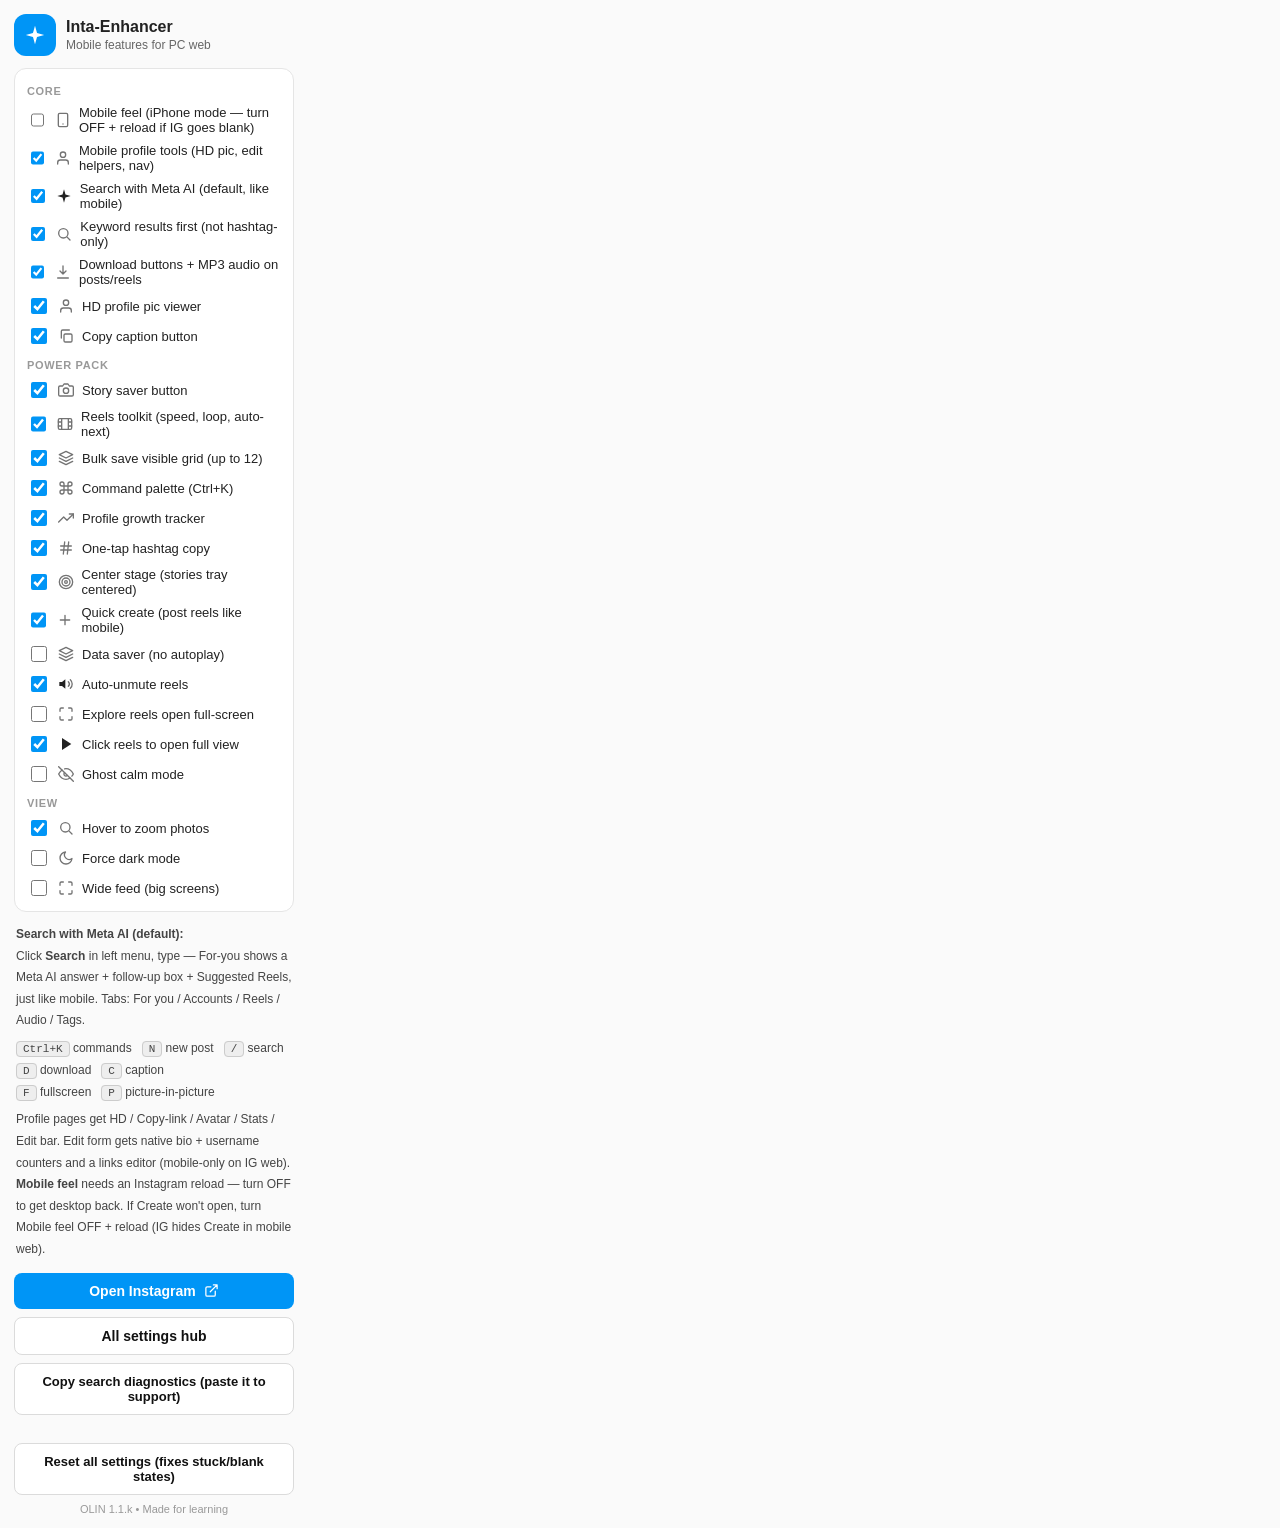
==== popup.html @ bdc487f4 "Popular fetch mimics tab navigation (document headers, no XHR flag) (1.1.9/OLIN 1.1.k)" ====
<!DOCTYPE html>
<html>
<head>
  <meta charset="utf-8">
  <link rel="stylesheet" href="popup.css">
</head>
<body>
  <svg width="0" height="0" style="position:absolute" aria-hidden="true">
    <defs>
      <symbol id="p-phone" viewBox="0 0 24 24"><rect x="5" y="2" width="14" height="20" rx="2"/><path d="M12 18h.01"/></symbol>
      <symbol id="p-user" viewBox="0 0 24 24"><path d="M20 21v-2a4 4 0 0 0-4-4H8a4 4 0 0 0-4 4v2"/><circle cx="12" cy="7" r="4"/></symbol>
      <symbol id="p-spark" viewBox="0 0 24 24"><path d="M12 2l2.2 7.8L22 12l-7.8 2.2L12 22l-2.2-7.8L2 12l7.8-2.2z" fill="currentColor" stroke="none"/></symbol>
      <symbol id="p-download" viewBox="0 0 24 24"><path d="M12 3v12m0 0L7.5 10.5M12 15l4.5-4.5M4 21h16"/></symbol>
      <symbol id="p-copy" viewBox="0 0 24 24"><rect x="9" y="9" width="12" height="12" rx="2"/><path d="M5 15V5a2 2 0 0 1 2-2h10"/></symbol>
      <symbol id="p-camera" viewBox="0 0 24 24"><path d="M23 19a2 2 0 0 1-2 2H3a2 2 0 0 1-2-2V8a2 2 0 0 1 2-2h4l2-3h6l2 3h4a2 2 0 0 1 2 2z"/><circle cx="12" cy="13" r="4"/></symbol>
      <symbol id="p-film" viewBox="0 0 24 24"><rect x="2" y="4" width="20" height="16" rx="2"/><path d="M7 4v16M17 4v16M2 9h5M2 15h5M17 9h5M17 15h5"/></symbol>
      <symbol id="p-layers" viewBox="0 0 24 24"><polygon points="12 2 2 7 12 12 22 7 12 2"/><polyline points="2 17 12 22 22 17"/><polyline points="2 12 12 17 22 12"/></symbol>
      <symbol id="p-command" viewBox="0 0 24 24"><path d="M18 3a3 3 0 0 0-3 3v12a3 3 0 0 0 3 3 3 3 0 0 0 3-3 3 3 0 0 0-3-3H6a3 3 0 0 0-3 3 3 3 0 0 0 3 3 3 3 0 0 0 3-3V6a3 3 0 0 0-3-3 3 3 0 0 0-3 3 3 3 0 0 0 3 3h12a3 3 0 0 0 3-3 3 3 0 0 0-3-3z"/></symbol>
      <symbol id="p-trend" viewBox="0 0 24 24"><polyline points="23 6 13.5 15.5 8.5 10.5 1 18"/><polyline points="17 6 23 6 23 12"/></symbol>
      <symbol id="p-hash" viewBox="0 0 24 24"><path d="M4 9h16M4 15h16M10 3L8 21M16 3l-2 18"/></symbol>
      <symbol id="p-target" viewBox="0 0 24 24"><circle cx="12" cy="12" r="10"/><circle cx="12" cy="12" r="6"/><circle cx="12" cy="12" r="2"/></symbol>
      <symbol id="p-plus" viewBox="0 0 24 24"><path d="M12 5v14M5 12h14"/></symbol>
      <symbol id="p-eyeoff" viewBox="0 0 24 24"><path d="M17.94 17.94A10.07 10.07 0 0 1 12 20c-7 0-11-8-11-8a18.45 18.45 0 0 1 5.06-5.94M9.9 4.24A9.12 9.12 0 0 1 12 4c7 0 11 8 11 8a18.5 18.5 0 0 1-2.16 3.19m-6.72-1.07a3 3 0 1 1-4.24-4.24"/><path d="M1 1l22 22"/></symbol>
      <symbol id="p-search" viewBox="0 0 24 24"><circle cx="11" cy="11" r="7"/><path d="M21 21l-4.3-4.3"/></symbol>
      <symbol id="p-moon" viewBox="0 0 24 24"><path d="M21 12.8A9 9 0 1 1 11.2 3a7 7 0 0 0 9.8 9.8z"/></symbol>
      <symbol id="p-expand" viewBox="0 0 24 24"><path d="M8 3H5a2 2 0 0 0-2 2v3m18 0V5a2 2 0 0 0-2-2h-3m0 18h3a2 2 0 0 0 2-2v-3M3 16v3a2 2 0 0 0 2 2h3"/></symbol>
      <symbol id="p-play" viewBox="0 0 24 24"><polygon points="6 3 20 12 6 21 6 3" fill="currentColor" stroke="none"/></symbol>
      <symbol id="p-volume" viewBox="0 0 24 24"><polygon points="11 5 6 9 2 9 2 15 6 15 11 19 11 5" fill="currentColor" stroke="none"/><path d="M15.5 8.5a5 5 0 0 1 0 7M18.5 5.5a9 9 0 0 1 0 13"/></symbol>
      <symbol id="p-external" viewBox="0 0 24 24"><path d="M18 13v6a2 2 0 0 1-2 2H5a2 2 0 0 1-2-2V8a2 2 0 0 1 2-2h6"/><path d="M15 3h6v6M10 14L21 3"/></symbol>
    </defs>
  </svg>
  <div class="header">
    <div class="logo"><svg><use href="#p-spark"/></svg></div>
    <div>
      <h1>Inta-Enhancer</h1>
      <p>Mobile features for PC web</p>
    </div>
  </div>

  <div class="list">
    <div class="grp">Core</div>
    <label><input type="checkbox" id="mobileMode"><svg class="pic"><use href="#p-phone"/></svg><span>Mobile feel (iPhone mode — turn OFF + reload if IG goes blank)</span></label>
    <label><input type="checkbox" id="profileTools"><svg class="pic"><use href="#p-user"/></svg><span>Mobile profile tools (HD pic, edit helpers, nav)</span></label>
    <label><input type="checkbox" id="enhancedSearch"><svg class="pic"><use href="#p-spark"/></svg><span>Search with Meta AI (default, like mobile)</span></label>
    <label><input type="checkbox" id="keywordSearch"><svg class="pic"><use href="#p-search"/></svg><span>Keyword results first (not hashtag-only)</span></label>
    <label><input type="checkbox" id="downloadBtn"><svg class="pic"><use href="#p-download"/></svg><span>Download buttons + MP3 audio on posts/reels</span></label>
    <label><input type="checkbox" id="hdPfp"><svg class="pic"><use href="#p-user"/></svg><span>HD profile pic viewer</span></label>
    <label><input type="checkbox" id="copyCaption"><svg class="pic"><use href="#p-copy"/></svg><span>Copy caption button</span></label>
    <div class="grp">Power pack</div>
    <label><input type="checkbox" id="storySaver"><svg class="pic"><use href="#p-camera"/></svg><span>Story saver button</span></label>
    <label><input type="checkbox" id="reelsToolkit"><svg class="pic"><use href="#p-film"/></svg><span>Reels toolkit (speed, loop, auto-next)</span></label>
    <label><input type="checkbox" id="bulkSaver"><svg class="pic"><use href="#p-layers"/></svg><span>Bulk save visible grid (up to 12)</span></label>
    <label><input type="checkbox" id="cmdPalette"><svg class="pic"><use href="#p-command"/></svg><span>Command palette (Ctrl+K)</span></label>
    <label><input type="checkbox" id="statsHistory"><svg class="pic"><use href="#p-trend"/></svg><span>Profile growth tracker</span></label>
    <label><input type="checkbox" id="hashtagTools"><svg class="pic"><use href="#p-hash"/></svg><span>One-tap hashtag copy</span></label>
    <label><input type="checkbox" id="centerStage"><svg class="pic"><use href="#p-target"/></svg><span>Center stage (stories tray centered)</span></label>
    <label><input type="checkbox" id="quickCreate"><svg class="pic"><use href="#p-plus"/></svg><span>Quick create (post reels like mobile)</span></label>
    <label><input type="checkbox" id="dataSaver"><svg class="pic"><use href="#p-layers"/></svg><span>Data saver (no autoplay)</span></label>
    <label><input type="checkbox" id="autoUnmute"><svg class="pic"><use href="#p-volume"/></svg><span>Auto-unmute reels</span></label>
    <label><input type="checkbox" id="reelRedirect"><svg class="pic"><use href="#p-expand"/></svg><span>Explore reels open full-screen</span></label>
    <label><input type="checkbox" id="clickOpensReel"><svg class="pic"><use href="#p-play"/></svg><span>Click reels to open full view</span></label>
    <label><input type="checkbox" id="ghostMode"><svg class="pic"><use href="#p-eyeoff"/></svg><span>Ghost calm mode</span></label>
    <div class="grp">View</div>
    <label><input type="checkbox" id="zoomHover"><svg class="pic"><use href="#p-search"/></svg><span>Hover to zoom photos</span></label>
    <label><input type="checkbox" id="darkMode"><svg class="pic"><use href="#p-moon"/></svg><span>Force dark mode</span></label>
    <label><input type="checkbox" id="wideFeed"><svg class="pic"><use href="#p-expand"/></svg><span>Wide feed (big screens)</span></label>
  </div>

  <div class="shortcuts">
    <b>Search with Meta AI (default):</b>
    <div>Click <b>Search</b> in left menu, type — For-you shows a Meta AI answer + follow-up box + Suggested Reels, just like mobile. Tabs: For you / Accounts / Reels / Audio / Tags.</div>
    <div style="margin-top:6px"><kbd>Ctrl+K</kbd> commands &nbsp; <kbd>N</kbd> new post &nbsp; <kbd>/</kbd> search &nbsp; <kbd>D</kbd> download &nbsp; <kbd>C</kbd> caption</div>
    <div><kbd>F</kbd> fullscreen &nbsp; <kbd>P</kbd> picture-in-picture</div>
    <div style="margin-top:6px">Profile pages get HD / Copy-link / Avatar / Stats / Edit bar. Edit form gets native bio + username counters and a links editor (mobile-only on IG web). <b>Mobile feel</b> needs an Instagram reload — turn OFF to get desktop back. If Create won't open, turn Mobile feel OFF + reload (IG hides Create in mobile web).</div>
  </div>

  <button id="openInsta">Open Instagram <svg class="pic"><use href="#p-external"/></svg></button>
  <button id="openSettings">All settings hub</button>
  <button id="copyDiag">Copy search diagnostics (paste it to support)</button>
  <div id="diagStatus" class="diag-status"></div>
  <button id="resetAll">Reset all settings (fixes stuck/blank states)</button>
  <div class="foot">OLIN 1.1.k • Made for learning</div>

  <script src="popup.js"></script>
</body>
</html>
---- popup.css ----
body {
  width: 280px;
  margin: 0;
  padding: 14px;
  font-family: -apple-system, Segoe UI, Roboto, sans-serif;
  background: #fafafa;
  color: #222;
}
.header { display: flex; gap: 10px; align-items: center; margin-bottom: 12px; }
.logo {
  width: 42px; height: 42px;
  display: flex; align-items: center; justify-content: center;
  border-radius: 12px; color: #fff;
  background: #0095F6;
}
.logo svg { width: 22px; height: 22px; fill: none; stroke: #fff; stroke-width: 2; stroke-linecap: round; stroke-linejoin: round; }
.list label svg.pic {
  width: 16px; height: 16px; flex: 0 0 auto;
  fill: none; stroke: #737373; stroke-width: 2; stroke-linecap: round; stroke-linejoin: round;
}
#openInsta { display: inline-flex; align-items: center; justify-content: center; gap: 8px; }
#openInsta svg.pic { width: 15px; height: 15px; fill: none; stroke: #fff; stroke-width: 2; stroke-linecap: round; stroke-linejoin: round; }
h1 { font-size: 16px; margin: 0; }
.header p { font-size: 12px; margin: 2px 0 0; color: #666; }
.list { display: flex; flex-direction: column; gap: 8px; background: #fff;
  border: 1px solid #e5e5e5; border-radius: 12px; padding: 12px; }
.list label { display: flex; gap: 8px; align-items: center; font-size: 13px; cursor: pointer; }
.list input { width: 16px; height: 16px; accent-color: #0095F6; }
.grp { font-size: 11px; font-weight: 800; text-transform: uppercase; letter-spacing: .06em; color: #999; margin-top: 4px; }
.shortcuts { font-size: 12px; color: #444; margin: 12px 2px; line-height: 1.8; }
kbd { background: #eee; border: 1px solid #ccc; border-radius: 4px; padding: 1px 6px; font-size: 11px; }
#openInsta {
  width: 100%; padding: 10px; border: none; border-radius: 8px;
  background: #0095F6;
  color: #fff; font-weight: 600; cursor: pointer; font-size: 14px;
}
#openInsta:hover { background: #0081D6; }
#openSettings {
  width: 100%; padding: 10px; border: 1px solid #dbdbdb; border-radius: 8px;
  background: #fff; color: #111;
  font-weight: 600; cursor: pointer; font-size: 14px; margin-top: 8px;
}
#openSettings:hover { background: #f0f0f0; }
#copyDiag, #resetAll {
  width: 100%; padding: 10px; border: 1px solid #dbdbdb; border-radius: 8px;
  background: #fff; color: #111;
  font-weight: 600; cursor: pointer; font-size: 13px; margin-top: 8px;
}
#copyDiag:hover, #resetAll:hover { background: #f0f0f0; }
.diag-status { font-size: 11px; color: #666; margin: 6px 2px 0; min-height: 14px; word-break: break-word; }
.foot { text-align: center; font-size: 11px; color: #999; margin-top: 8px; }
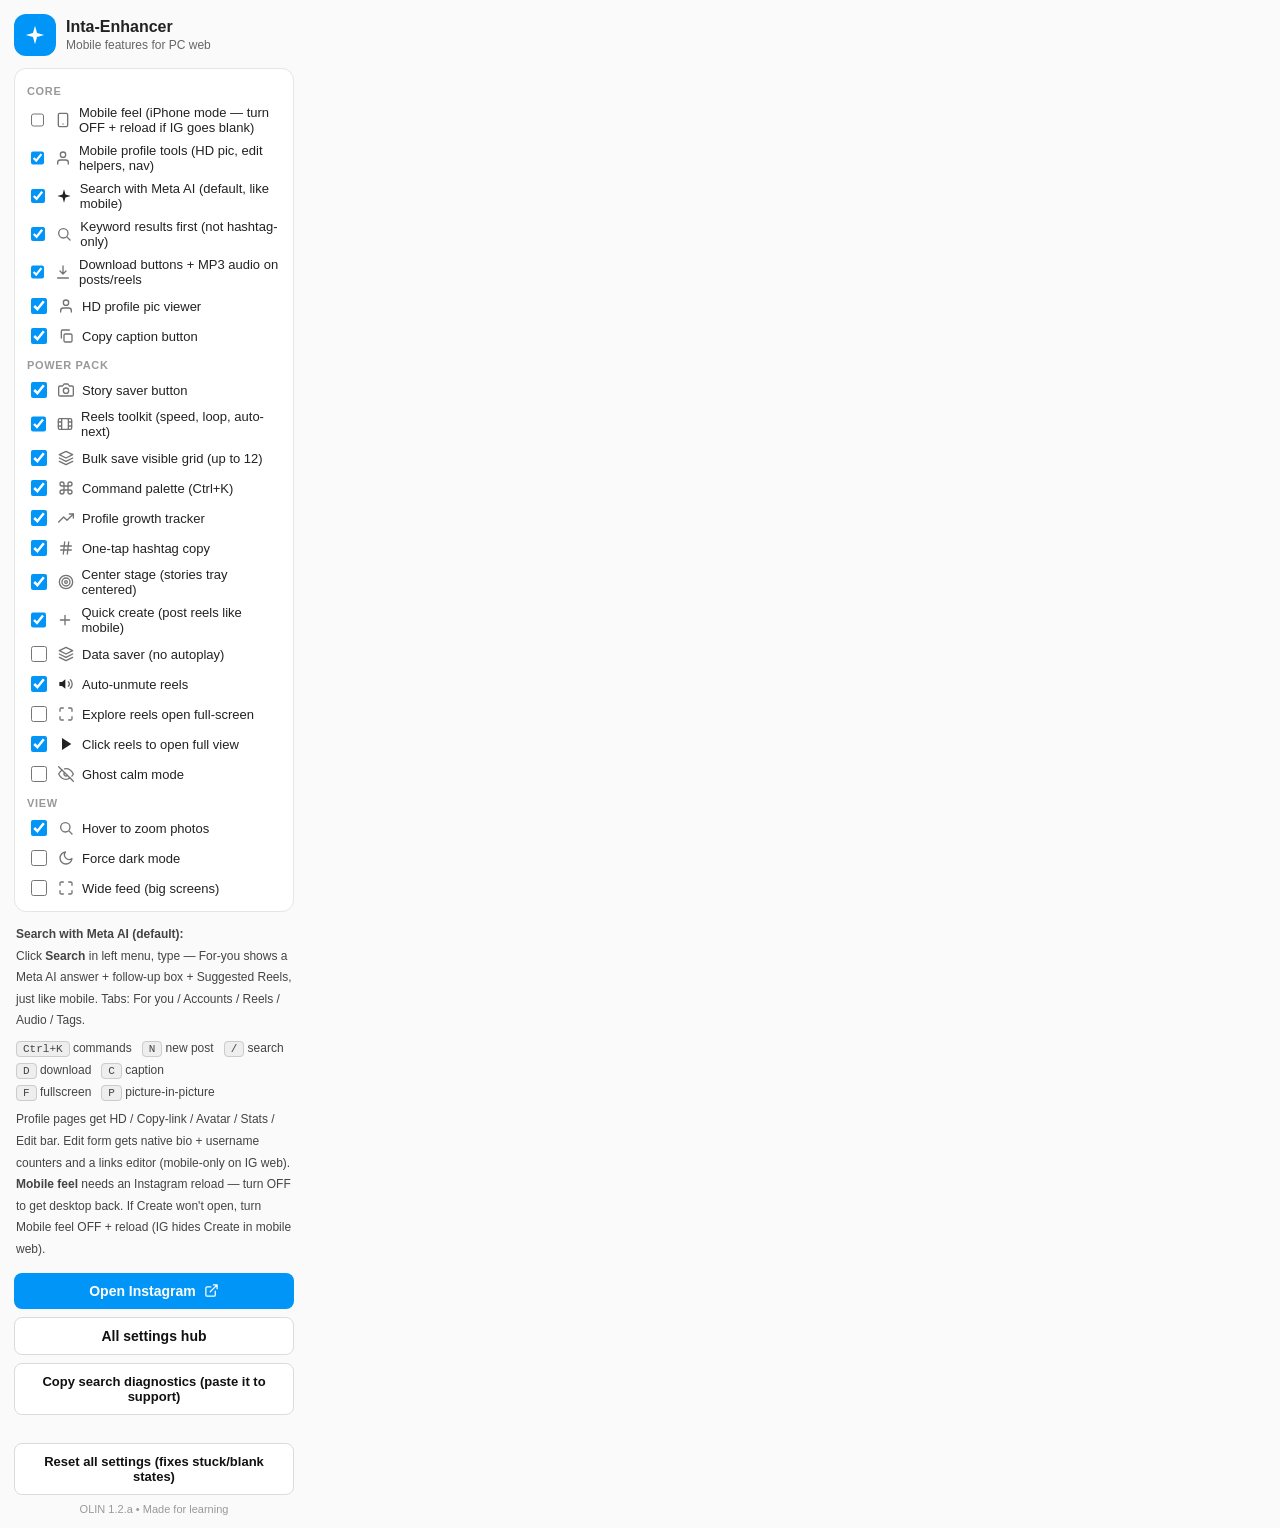
==== commit de679874: "Verified-slug engine: permutations, verify-before-link (1.2.0/OLIN 1.2.a)" ====
--- a/popup.html
+++ b/popup.html
@@ -79,7 +79,7 @@
   <button id="copyDiag">Copy search diagnostics (paste it to support)</button>
   <div id="diagStatus" class="diag-status"></div>
   <button id="resetAll">Reset all settings (fixes stuck/blank states)</button>
-  <div class="foot">OLIN 1.1.k • Made for learning</div>
+  <div class="foot">OLIN 1.2.a • Made for learning</div>
 
   <script src="popup.js"></script>
 </body>
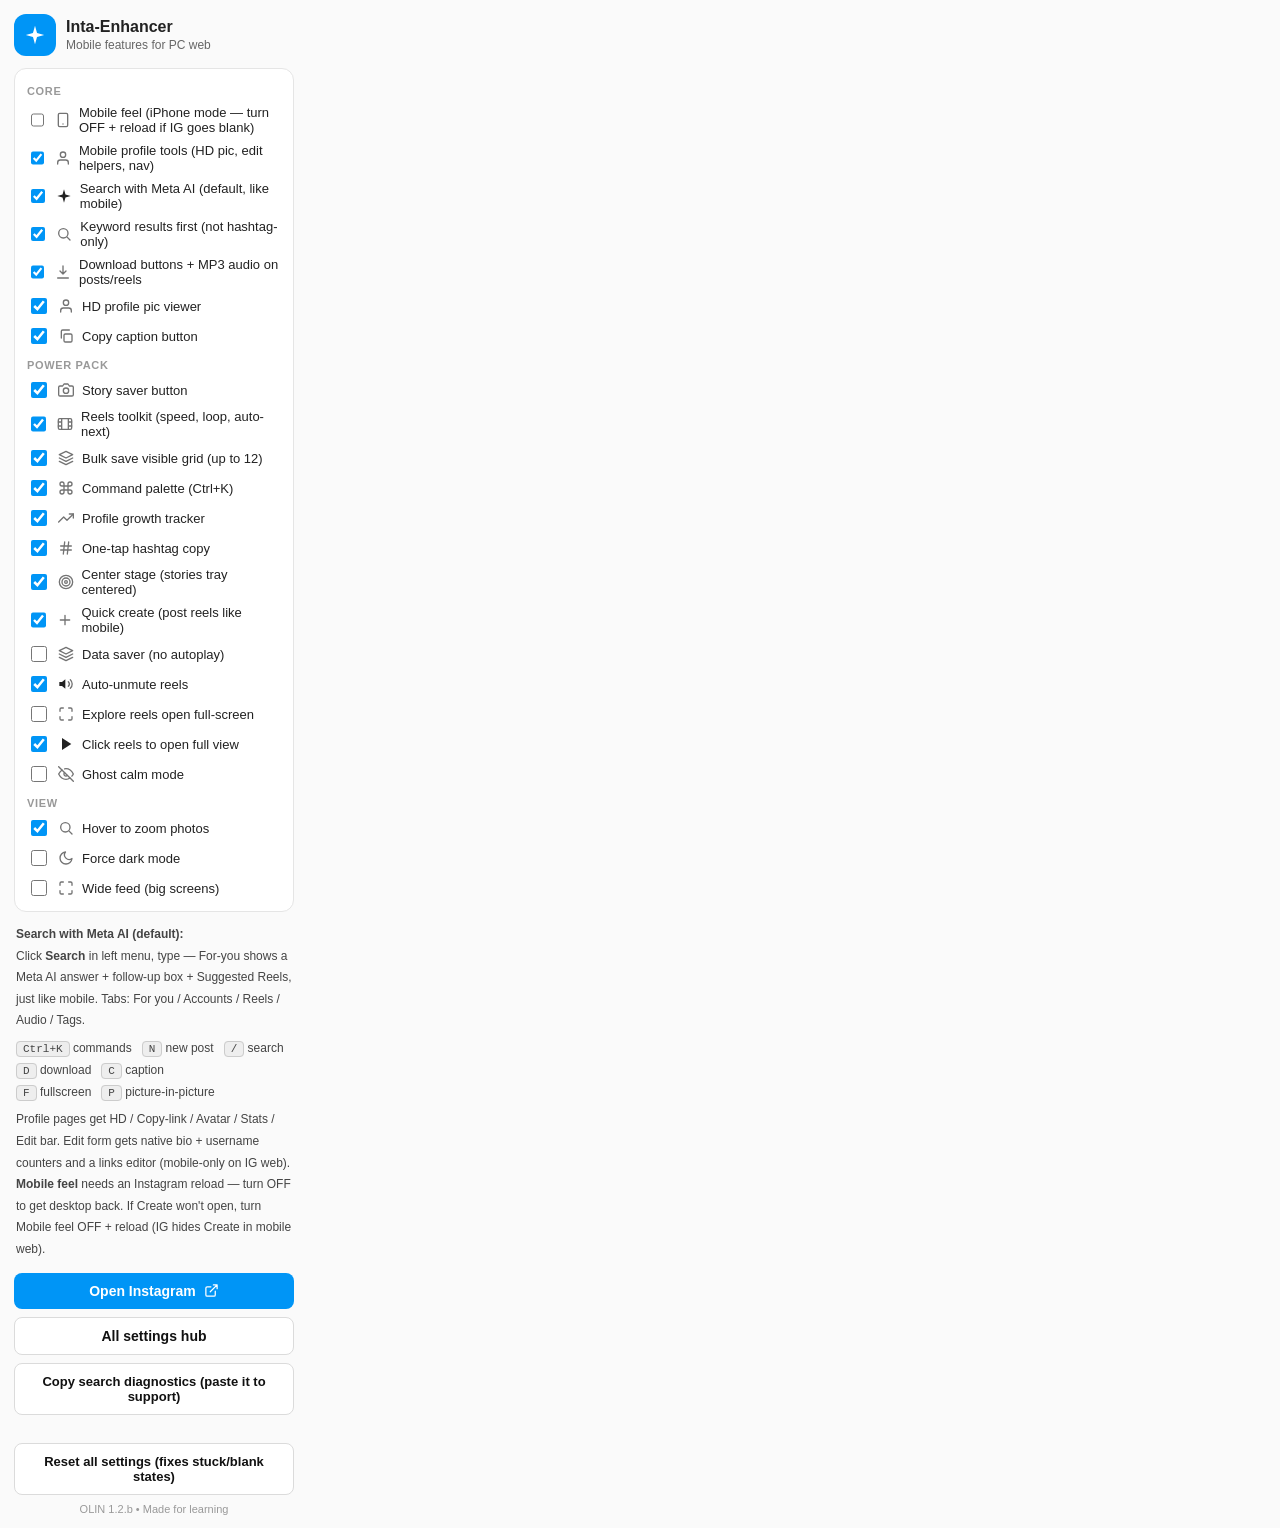
==== commit 0198ce18: "Fast MP3, one-menu posts, instant search (1.2.1/OLIN 1.2.b)" ====
--- a/popup.html
+++ b/popup.html
@@ -79,7 +79,7 @@
   <button id="copyDiag">Copy search diagnostics (paste it to support)</button>
   <div id="diagStatus" class="diag-status"></div>
   <button id="resetAll">Reset all settings (fixes stuck/blank states)</button>
-  <div class="foot">OLIN 1.2.a • Made for learning</div>
+  <div class="foot">OLIN 1.2.b • Made for learning</div>
 
   <script src="popup.js"></script>
 </body>
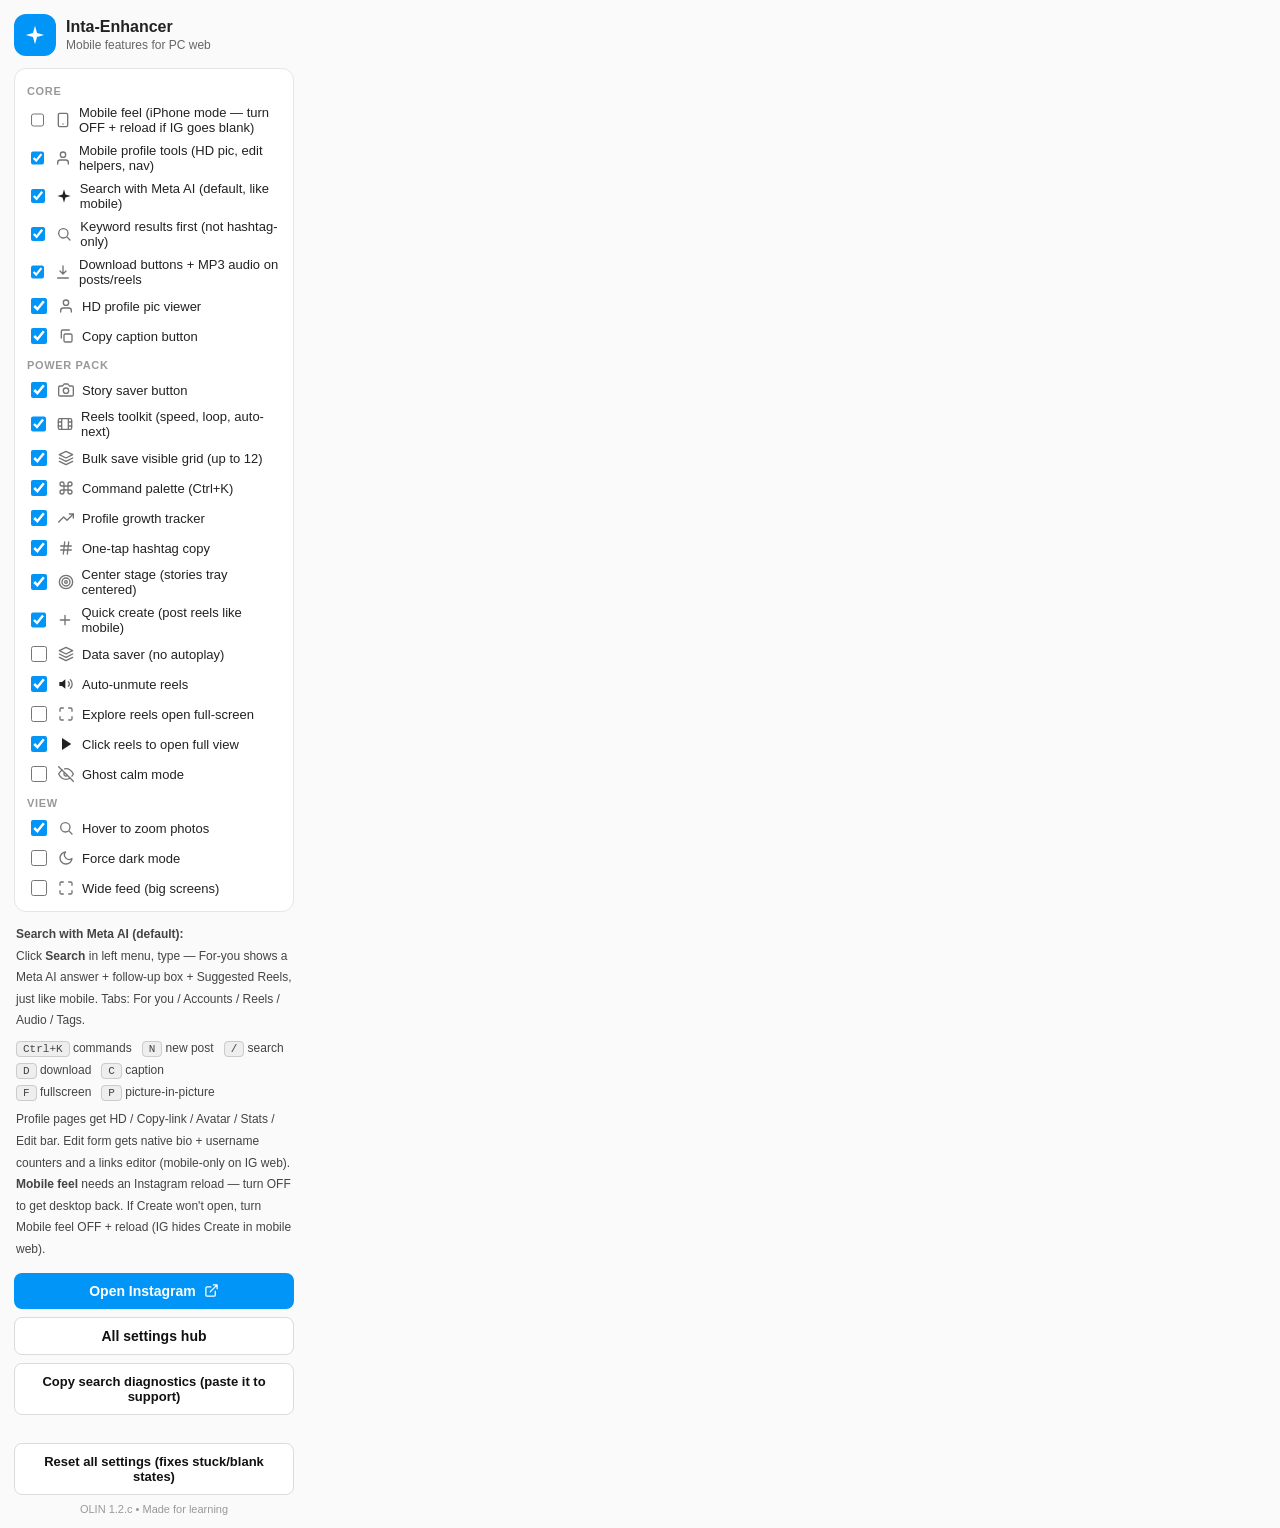
==== commit 9788c64f: "Harden downloads: isolated injectors, MP3 timeout+fallback (1.2.2/OLIN 1.2.c)" ====
--- a/popup.html
+++ b/popup.html
@@ -79,7 +79,7 @@
   <button id="copyDiag">Copy search diagnostics (paste it to support)</button>
   <div id="diagStatus" class="diag-status"></div>
   <button id="resetAll">Reset all settings (fixes stuck/blank states)</button>
-  <div class="foot">OLIN 1.2.b • Made for learning</div>
+  <div class="foot">OLIN 1.2.c • Made for learning</div>
 
   <script src="popup.js"></script>
 </body>
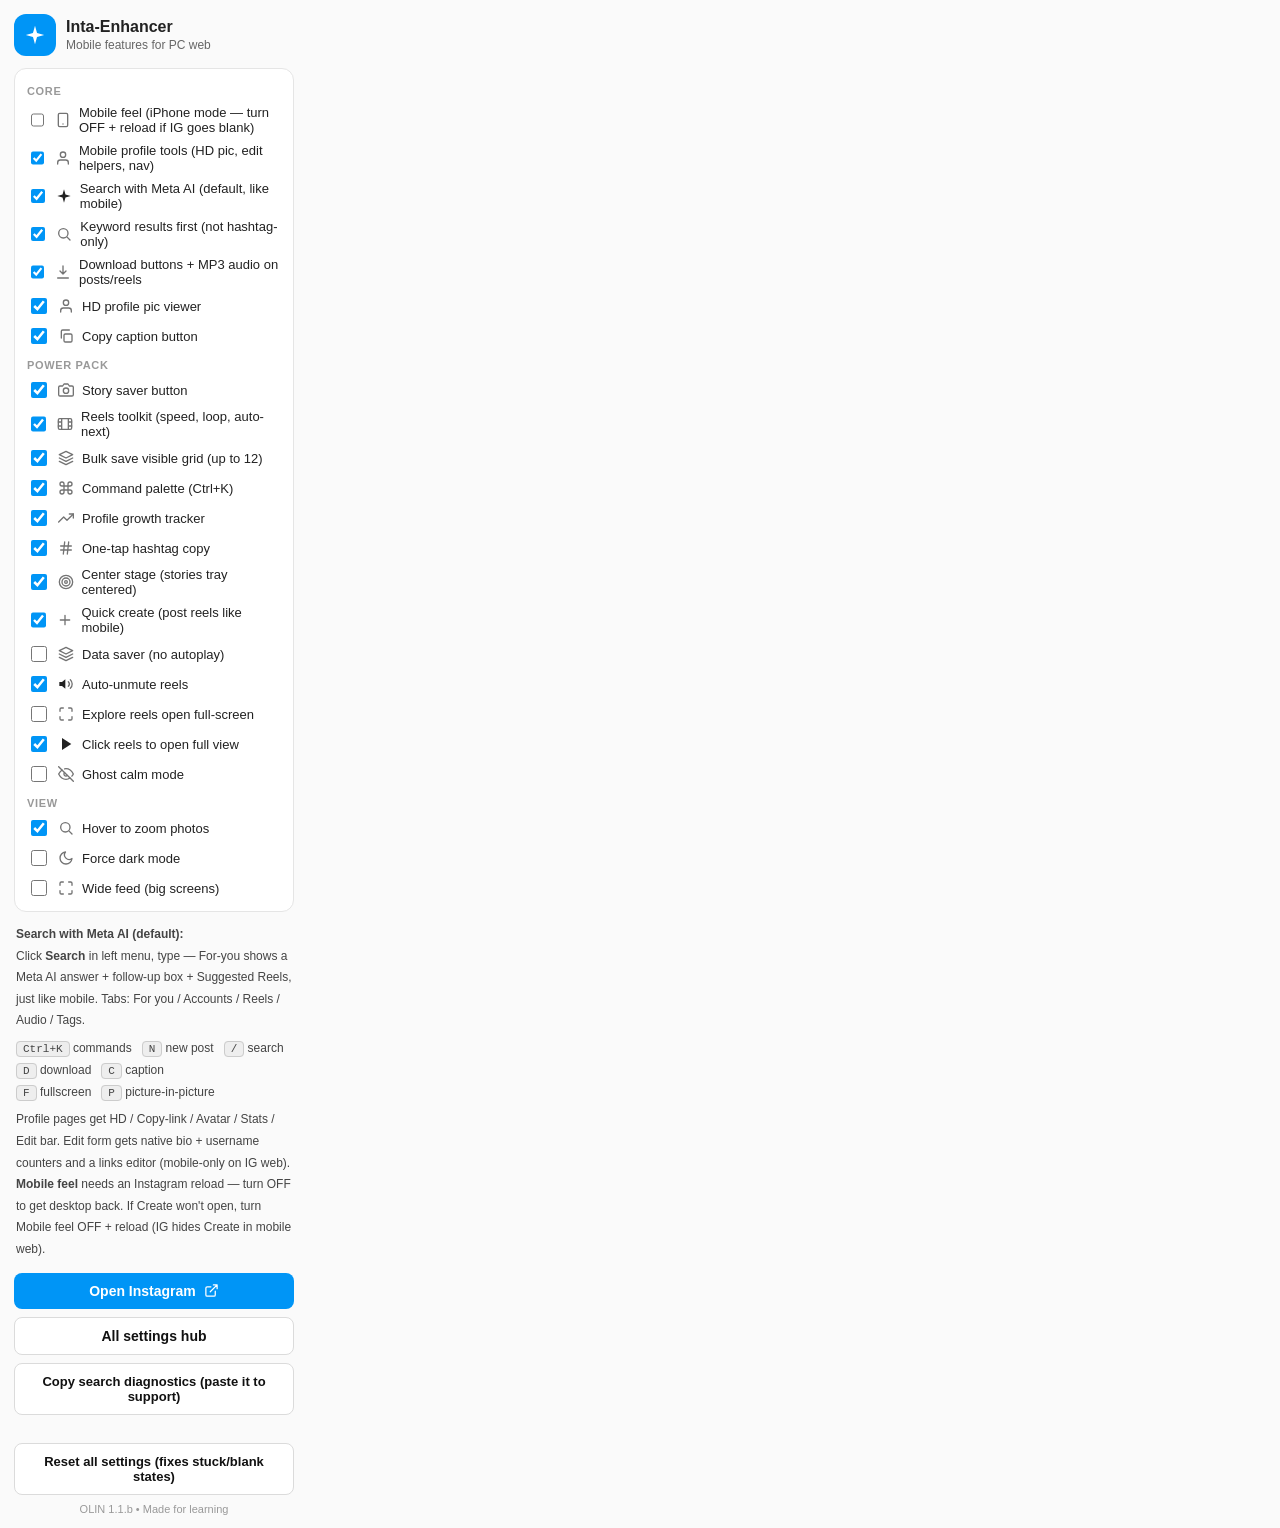
==== commit b4aa8bdd: "Mobile-view hardening + versions reset to 1.1.2 OLIN 1.1.b" ====
--- a/popup.html
+++ b/popup.html
@@ -79,7 +79,7 @@
   <button id="copyDiag">Copy search diagnostics (paste it to support)</button>
   <div id="diagStatus" class="diag-status"></div>
   <button id="resetAll">Reset all settings (fixes stuck/blank states)</button>
-  <div class="foot">OLIN 1.2.c • Made for learning</div>
+  <div class="foot">OLIN 1.1.b • Made for learning</div>
 
   <script src="popup.js"></script>
 </body>
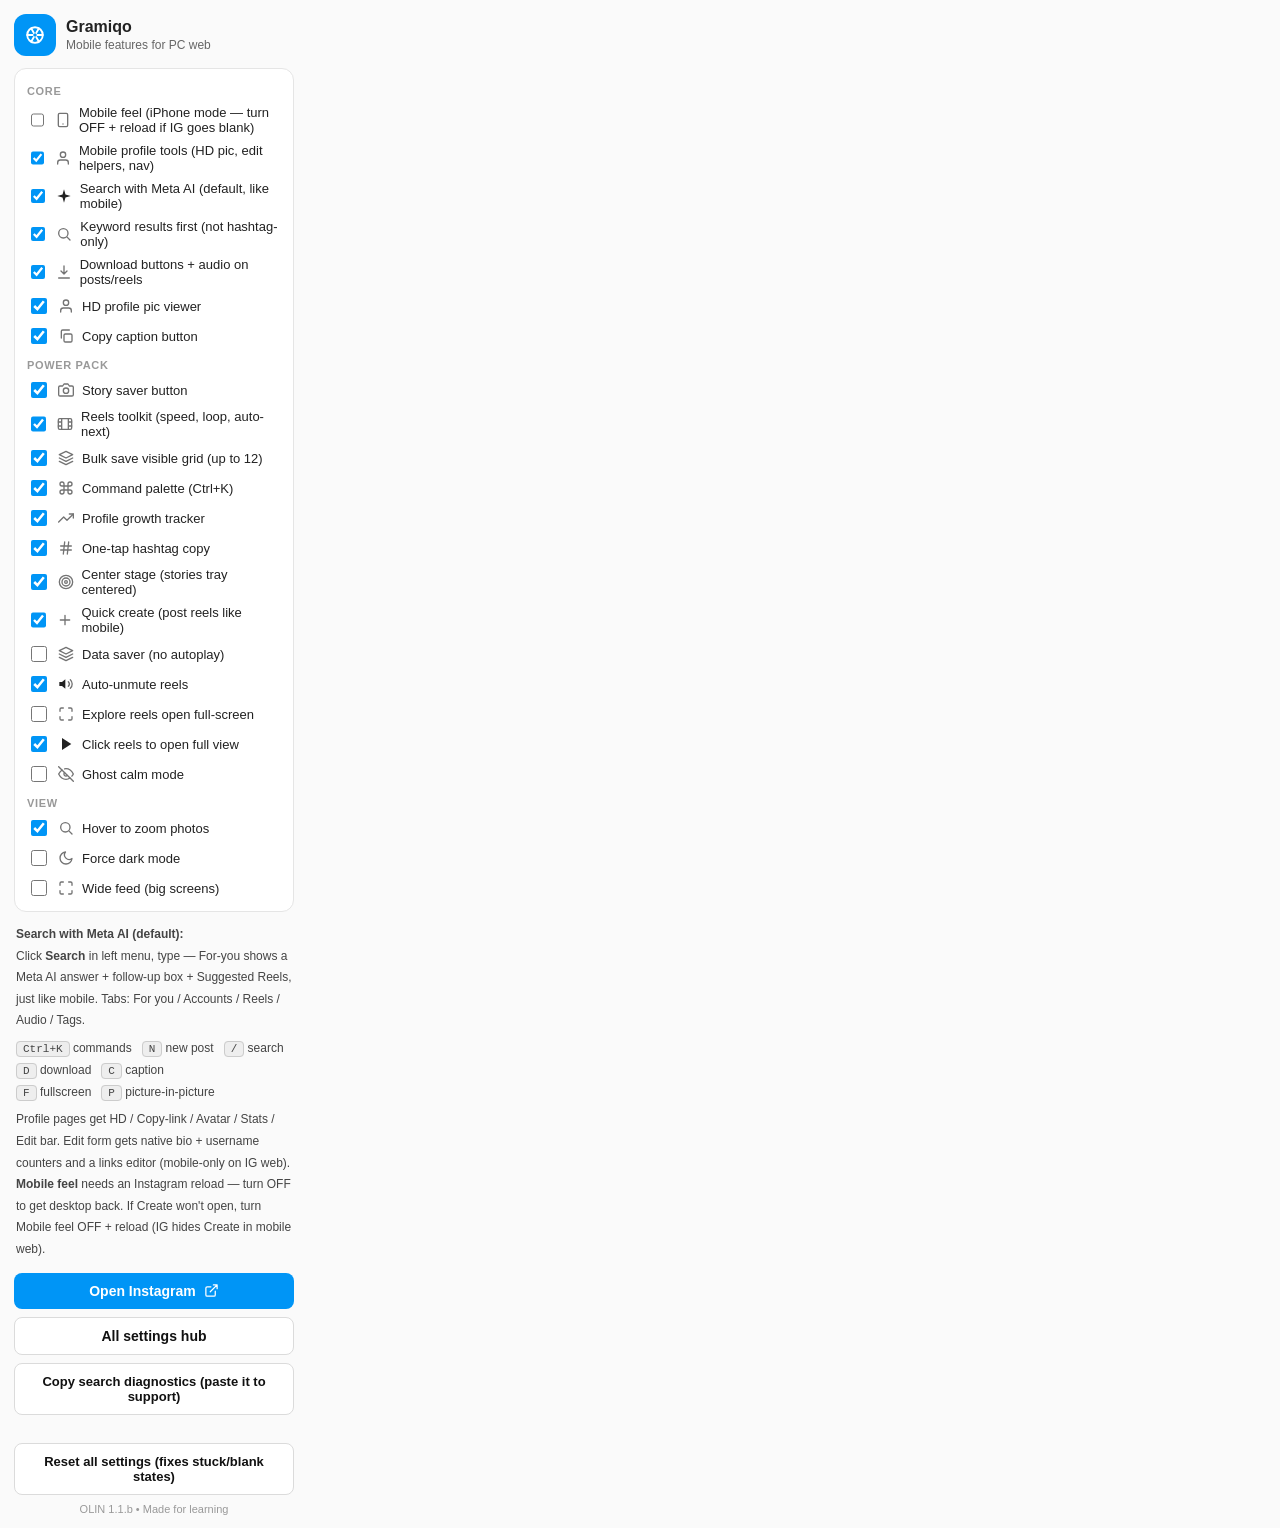
==== commit fa4bd474: "Gramiqo rebrand + instant on-device audio + aperture logo (1.1.2 / OLIN 1.1.b unchanged)" ====
--- a/popup.html
+++ b/popup.html
@@ -10,6 +10,7 @@
       <symbol id="p-phone" viewBox="0 0 24 24"><rect x="5" y="2" width="14" height="20" rx="2"/><path d="M12 18h.01"/></symbol>
       <symbol id="p-user" viewBox="0 0 24 24"><path d="M20 21v-2a4 4 0 0 0-4-4H8a4 4 0 0 0-4 4v2"/><circle cx="12" cy="7" r="4"/></symbol>
       <symbol id="p-spark" viewBox="0 0 24 24"><path d="M12 2l2.2 7.8L22 12l-7.8 2.2L12 22l-2.2-7.8L2 12l7.8-2.2z" fill="currentColor" stroke="none"/></symbol>
+      <symbol id="p-logo" viewBox="0 0 24 24"><circle cx="12" cy="12" r="8.5"/><path d="M14.5 12h6M13.3 14.2l3 5.2M10.8 14.2l-3 5.2M9.5 12h-6M10.8 9.8l-3-5.2M13.3 9.8l3-5.2"/></symbol>
       <symbol id="p-download" viewBox="0 0 24 24"><path d="M12 3v12m0 0L7.5 10.5M12 15l4.5-4.5M4 21h16"/></symbol>
       <symbol id="p-copy" viewBox="0 0 24 24"><rect x="9" y="9" width="12" height="12" rx="2"/><path d="M5 15V5a2 2 0 0 1 2-2h10"/></symbol>
       <symbol id="p-camera" viewBox="0 0 24 24"><path d="M23 19a2 2 0 0 1-2 2H3a2 2 0 0 1-2-2V8a2 2 0 0 1 2-2h4l2-3h6l2 3h4a2 2 0 0 1 2 2z"/><circle cx="12" cy="13" r="4"/></symbol>
@@ -30,9 +31,9 @@
     </defs>
   </svg>
   <div class="header">
-    <div class="logo"><svg><use href="#p-spark"/></svg></div>
+    <div class="logo"><svg><use href="#p-logo"/></svg></div>
     <div>
-      <h1>Inta-Enhancer</h1>
+      <h1>Gramiqo</h1>
       <p>Mobile features for PC web</p>
     </div>
   </div>
@@ -43,7 +44,7 @@
     <label><input type="checkbox" id="profileTools"><svg class="pic"><use href="#p-user"/></svg><span>Mobile profile tools (HD pic, edit helpers, nav)</span></label>
     <label><input type="checkbox" id="enhancedSearch"><svg class="pic"><use href="#p-spark"/></svg><span>Search with Meta AI (default, like mobile)</span></label>
     <label><input type="checkbox" id="keywordSearch"><svg class="pic"><use href="#p-search"/></svg><span>Keyword results first (not hashtag-only)</span></label>
-    <label><input type="checkbox" id="downloadBtn"><svg class="pic"><use href="#p-download"/></svg><span>Download buttons + MP3 audio on posts/reels</span></label>
+    <label><input type="checkbox" id="downloadBtn"><svg class="pic"><use href="#p-download"/></svg><span>Download buttons + audio on posts/reels</span></label>
     <label><input type="checkbox" id="hdPfp"><svg class="pic"><use href="#p-user"/></svg><span>HD profile pic viewer</span></label>
     <label><input type="checkbox" id="copyCaption"><svg class="pic"><use href="#p-copy"/></svg><span>Copy caption button</span></label>
     <div class="grp">Power pack</div>
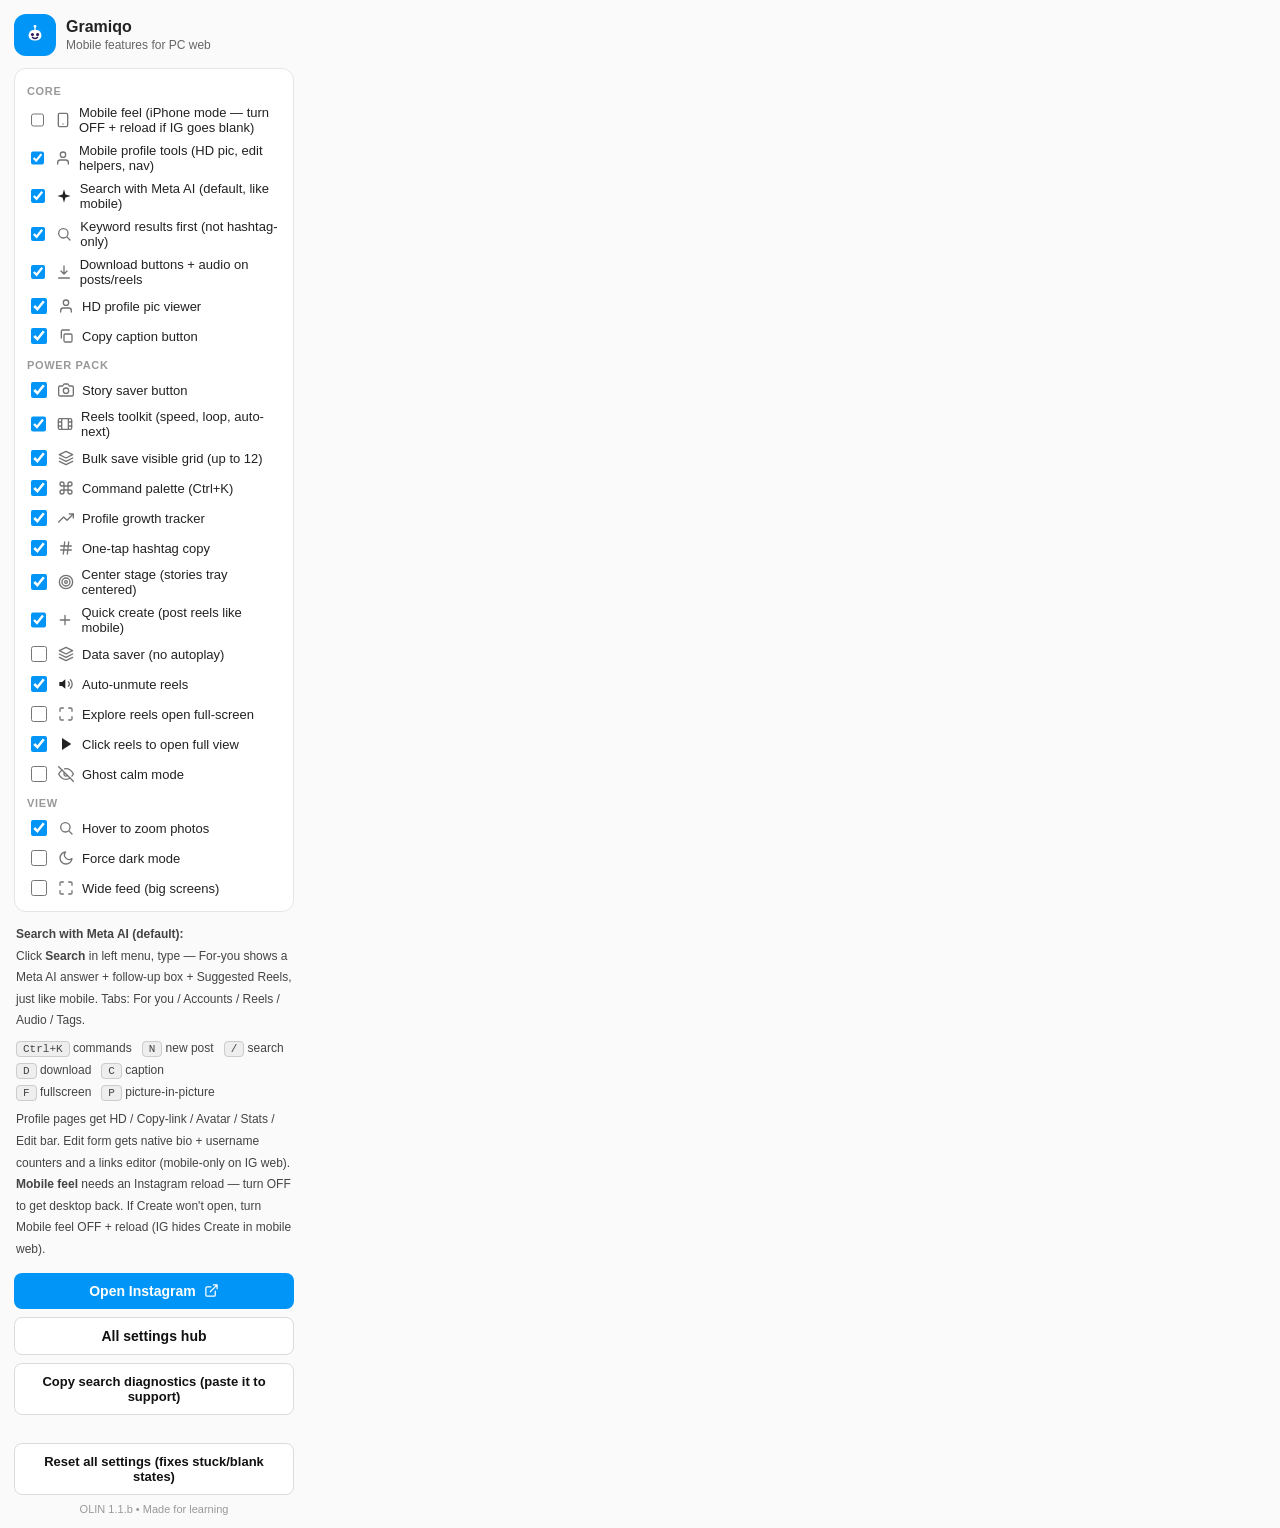
==== commit 11c0b716: "Mascot logo: friendly robot mark everywhere (no version change)" ====
--- a/popup.html
+++ b/popup.html
@@ -10,7 +10,7 @@
       <symbol id="p-phone" viewBox="0 0 24 24"><rect x="5" y="2" width="14" height="20" rx="2"/><path d="M12 18h.01"/></symbol>
       <symbol id="p-user" viewBox="0 0 24 24"><path d="M20 21v-2a4 4 0 0 0-4-4H8a4 4 0 0 0-4 4v2"/><circle cx="12" cy="7" r="4"/></symbol>
       <symbol id="p-spark" viewBox="0 0 24 24"><path d="M12 2l2.2 7.8L22 12l-7.8 2.2L12 22l-2.2-7.8L2 12l7.8-2.2z" fill="currentColor" stroke="none"/></symbol>
-      <symbol id="p-logo" viewBox="0 0 24 24"><circle cx="12" cy="12" r="8.5"/><path d="M14.5 12h6M13.3 14.2l3 5.2M10.8 14.2l-3 5.2M9.5 12h-6M10.8 9.8l-3-5.2M13.3 9.8l3-5.2"/></symbol>
+      <symbol id="p-logo" viewBox="0 0 24 24"><circle cx="12" cy="2.6" r="1.5" fill="#fff" stroke="none"/><rect x="11.3" y="3.4" width="1.4" height="3.6" rx="0.7" fill="#fff" stroke="none"/><rect x="5" y="6.5" width="14" height="11.5" rx="5.5" fill="#fff" stroke="none"/><circle cx="9.2" cy="11.5" r="1.7" fill="#2B1A5E" stroke="none"/><circle cx="14.8" cy="11.5" r="1.7" fill="#2B1A5E" stroke="none"/><path d="M9.3 14.6Q12 16.9 14.7 14.6" fill="none" stroke="#2B1A5E" stroke-width="1.7" stroke-linecap="round"/></symbol>
       <symbol id="p-download" viewBox="0 0 24 24"><path d="M12 3v12m0 0L7.5 10.5M12 15l4.5-4.5M4 21h16"/></symbol>
       <symbol id="p-copy" viewBox="0 0 24 24"><rect x="9" y="9" width="12" height="12" rx="2"/><path d="M5 15V5a2 2 0 0 1 2-2h10"/></symbol>
       <symbol id="p-camera" viewBox="0 0 24 24"><path d="M23 19a2 2 0 0 1-2 2H3a2 2 0 0 1-2-2V8a2 2 0 0 1 2-2h4l2-3h6l2 3h4a2 2 0 0 1 2 2z"/><circle cx="12" cy="13" r="4"/></symbol>
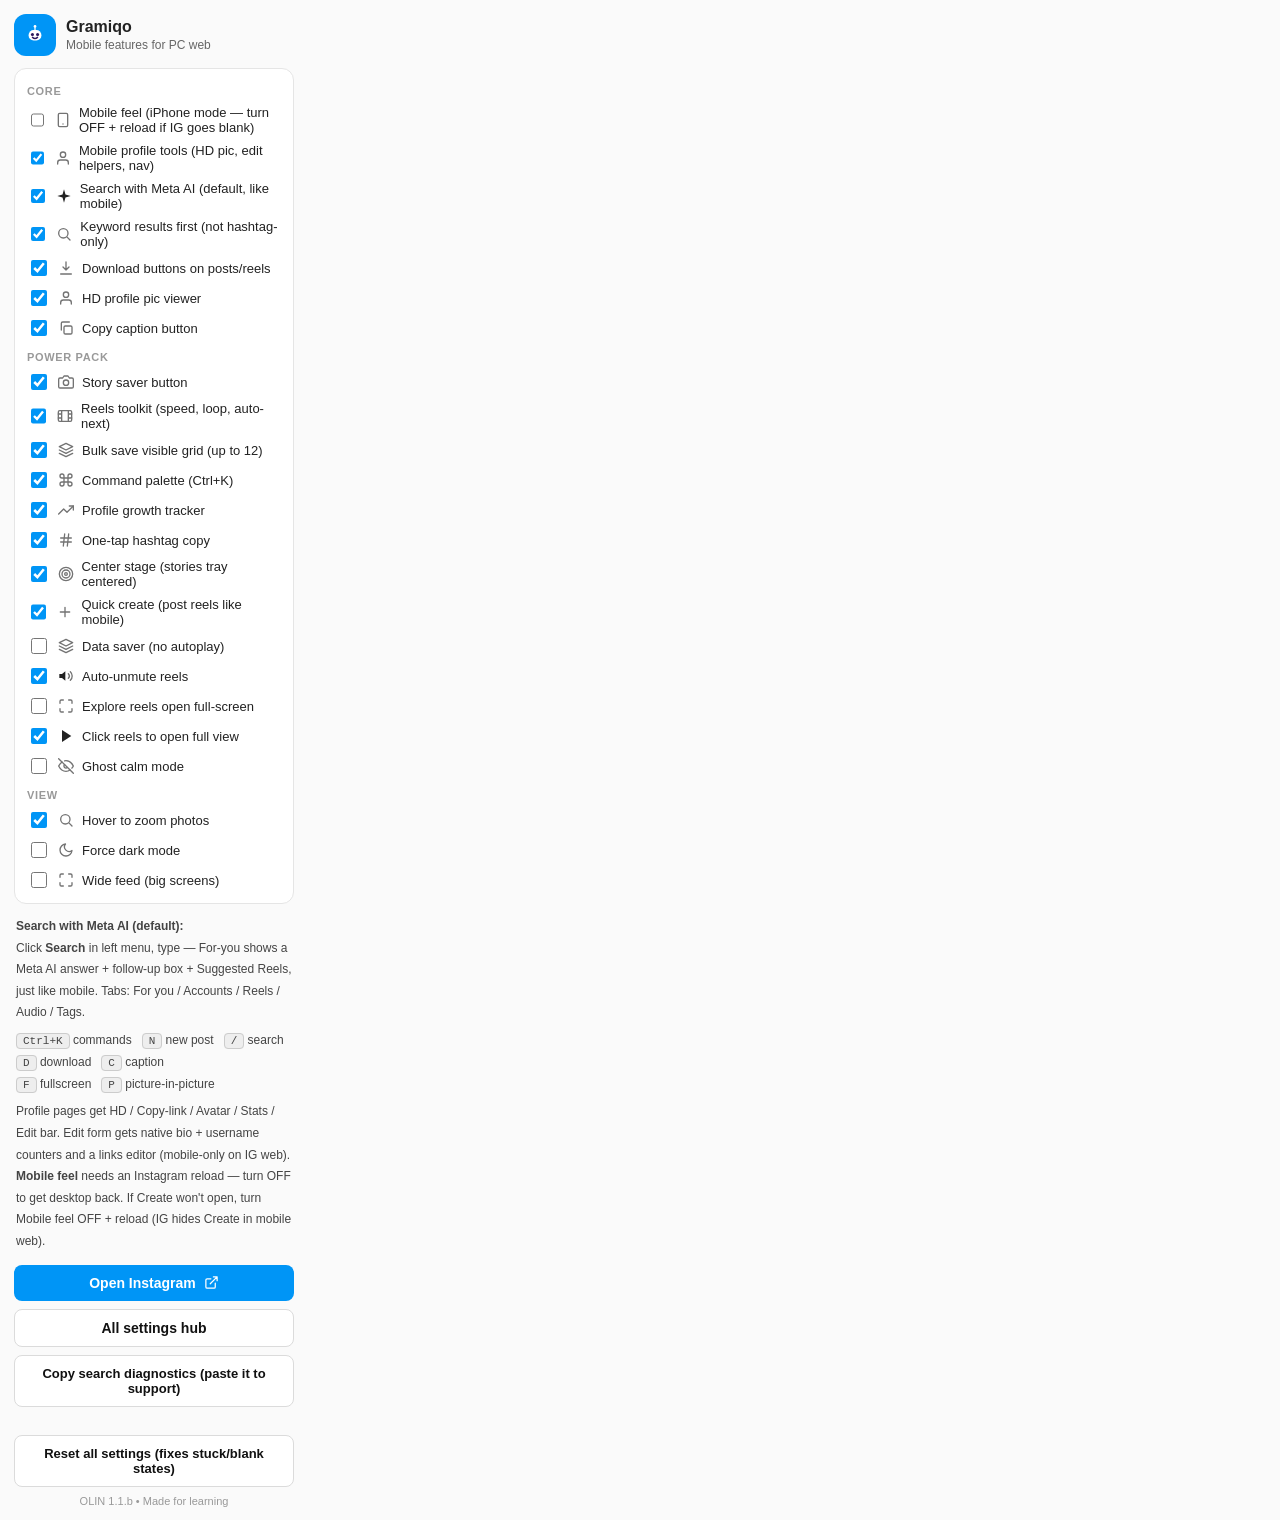
==== commit fe7e95de: "v1.1.6 (OLIN 1.1.f): remove audio download feature - Drop Save-audio buttons, MP3/AAC/WAV pipeline, " ====
--- a/popup.html
+++ b/popup.html
@@ -44,7 +44,7 @@
     <label><input type="checkbox" id="profileTools"><svg class="pic"><use href="#p-user"/></svg><span>Mobile profile tools (HD pic, edit helpers, nav)</span></label>
     <label><input type="checkbox" id="enhancedSearch"><svg class="pic"><use href="#p-spark"/></svg><span>Search with Meta AI (default, like mobile)</span></label>
     <label><input type="checkbox" id="keywordSearch"><svg class="pic"><use href="#p-search"/></svg><span>Keyword results first (not hashtag-only)</span></label>
-    <label><input type="checkbox" id="downloadBtn"><svg class="pic"><use href="#p-download"/></svg><span>Download buttons + audio on posts/reels</span></label>
+    <label><input type="checkbox" id="downloadBtn"><svg class="pic"><use href="#p-download"/></svg><span>Download buttons on posts/reels</span></label>
     <label><input type="checkbox" id="hdPfp"><svg class="pic"><use href="#p-user"/></svg><span>HD profile pic viewer</span></label>
     <label><input type="checkbox" id="copyCaption"><svg class="pic"><use href="#p-copy"/></svg><span>Copy caption button</span></label>
     <div class="grp">Power pack</div>
